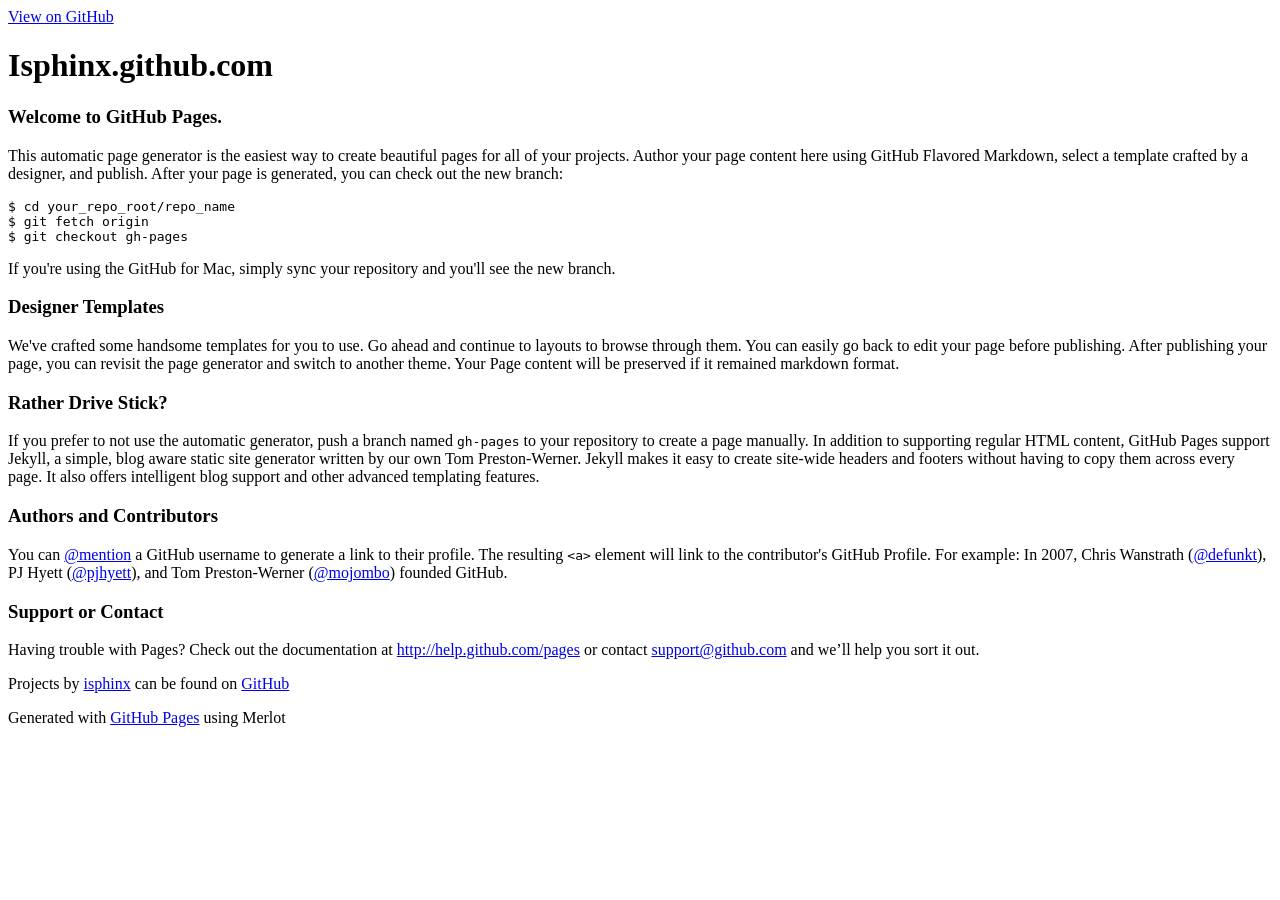
==== index.html @ 272f9fba "Replace master branch with page content via GitHub" ====
<!DOCTYPE html>
<html>
  <head>
    <meta charset='utf-8'>
    <meta http-equiv="X-UA-Compatible" content="chrome=1">
    <meta name="viewport" content="width=640">

    <link rel="stylesheet" href="stylesheets/core.css" media="screen">
    <link rel="stylesheet" href="stylesheets/mobile.css" media="handheld, only screen and (max-device-width:640px)">
    <link rel="stylesheet" href="stylesheets/pygment_trac.css">

    <script type="text/javascript" src="javascripts/modernizr.js"></script>
    <script type="text/javascript" src="https://ajax.googleapis.com/ajax/libs/jquery/1.7.1/jquery.min.js"></script>
    <script type="text/javascript" src="javascripts/headsmart.min.js"></script>
    <script type="text/javascript">
      $(document).ready(function () {
        $('#main_content').headsmart()
      })
    </script>
    <title>Isphinx.github.com by isphinx</title>
  </head>

  <body>
    <a id="forkme_banner" href="https://github.com/isphinx">View on GitHub</a>
    <div class="shell">

      <header>
        <span class="ribbon-outer">
          <span class="ribbon-inner">
            <h1>Isphinx.github.com</h1>
            <h2></h2>
          </span>
          <span class="left-tail"></span>
          <span class="right-tail"></span>
        </span>
      </header>

      <div id="no-downloads">
        <span class="inner">
        </span>
      </div>


      <span class="banner-fix"></span>


      <section id="main_content">
        <h3>
<a name="welcome-to-github-pages" class="anchor" href="#welcome-to-github-pages"><span class="octicon octicon-link"></span></a>Welcome to GitHub Pages.</h3>

<p>This automatic page generator is the easiest way to create beautiful pages for all of your projects. Author your page content here using GitHub Flavored Markdown, select a template crafted by a designer, and publish. After your page is generated, you can check out the new branch:</p>

<pre><code>$ cd your_repo_root/repo_name
$ git fetch origin
$ git checkout gh-pages
</code></pre>

<p>If you're using the GitHub for Mac, simply sync your repository and you'll see the new branch.</p>

<h3>
<a name="designer-templates" class="anchor" href="#designer-templates"><span class="octicon octicon-link"></span></a>Designer Templates</h3>

<p>We've crafted some handsome templates for you to use. Go ahead and continue to layouts to browse through them. You can easily go back to edit your page before publishing. After publishing your page, you can revisit the page generator and switch to another theme. Your Page content will be preserved if it remained markdown format.</p>

<h3>
<a name="rather-drive-stick" class="anchor" href="#rather-drive-stick"><span class="octicon octicon-link"></span></a>Rather Drive Stick?</h3>

<p>If you prefer to not use the automatic generator, push a branch named <code>gh-pages</code> to your repository to create a page manually. In addition to supporting regular HTML content, GitHub Pages support Jekyll, a simple, blog aware static site generator written by our own Tom Preston-Werner. Jekyll makes it easy to create site-wide headers and footers without having to copy them across every page. It also offers intelligent blog support and other advanced templating features.</p>

<h3>
<a name="authors-and-contributors" class="anchor" href="#authors-and-contributors"><span class="octicon octicon-link"></span></a>Authors and Contributors</h3>

<p>You can <a href="https://github.com/blog/821" class="user-mention">@mention</a> a GitHub username to generate a link to their profile. The resulting <code>&lt;a&gt;</code> element will link to the contributor's GitHub Profile. For example: In 2007, Chris Wanstrath (<a href="https://github.com/defunkt" class="user-mention">@defunkt</a>), PJ Hyett (<a href="https://github.com/pjhyett" class="user-mention">@pjhyett</a>), and Tom Preston-Werner (<a href="https://github.com/mojombo" class="user-mention">@mojombo</a>) founded GitHub.</p>

<h3>
<a name="support-or-contact" class="anchor" href="#support-or-contact"><span class="octicon octicon-link"></span></a>Support or Contact</h3>

<p>Having trouble with Pages? Check out the documentation at <a href="http://help.github.com/pages">http://help.github.com/pages</a> or contact <a href="mailto:support@github.com">support@github.com</a> and we’ll help you sort it out.</p>
      </section>

      <footer>
        <span class="ribbon-outer">
          <span class="ribbon-inner">
            <p>Projects by <a href="https://github.com/isphinx">isphinx</a> can be found on <a href="https://github.com/isphinx">GitHub</a></p>
          </span>
          <span class="left-tail"></span>
          <span class="right-tail"></span>
        </span>
        <p>Generated with <a href="http://pages.github.com">GitHub Pages</a> using Merlot</p>
        <span class="octocat"></span>
      </footer>

    </div>

    
  </body>
</html>
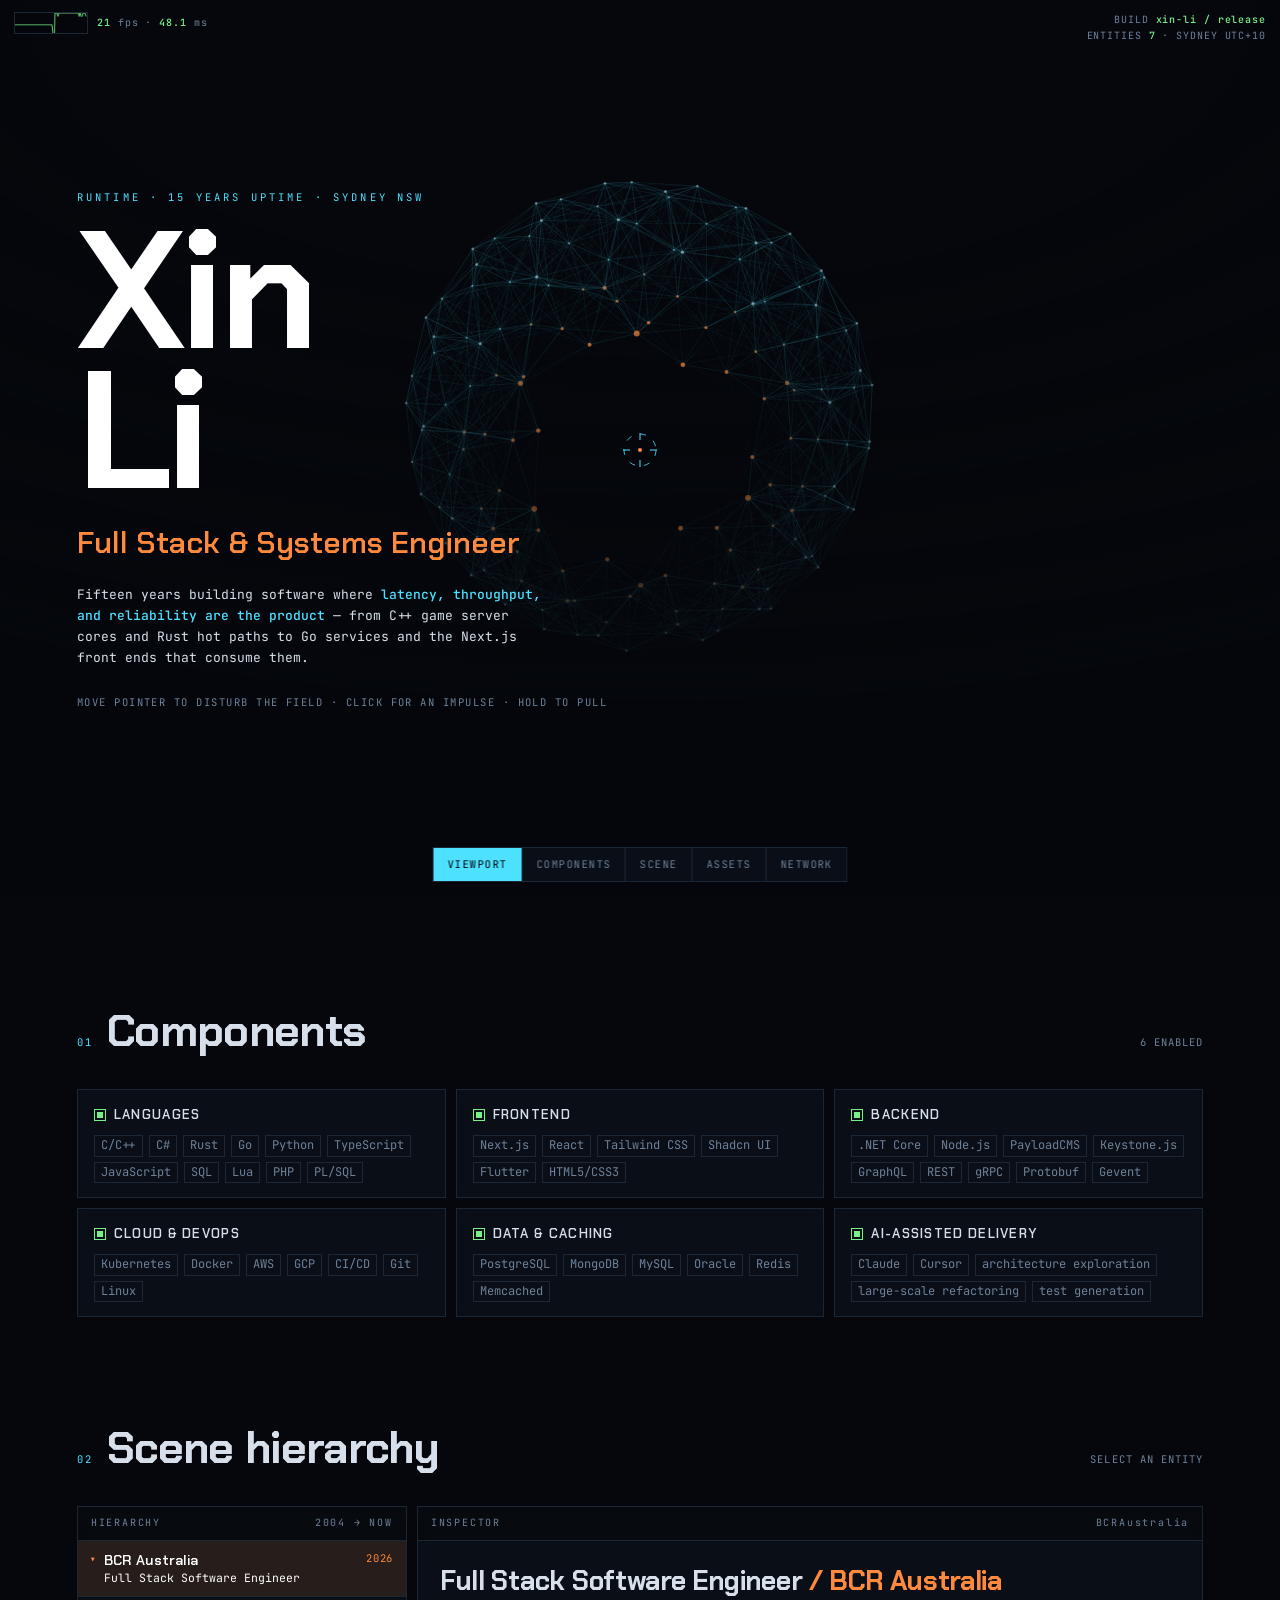
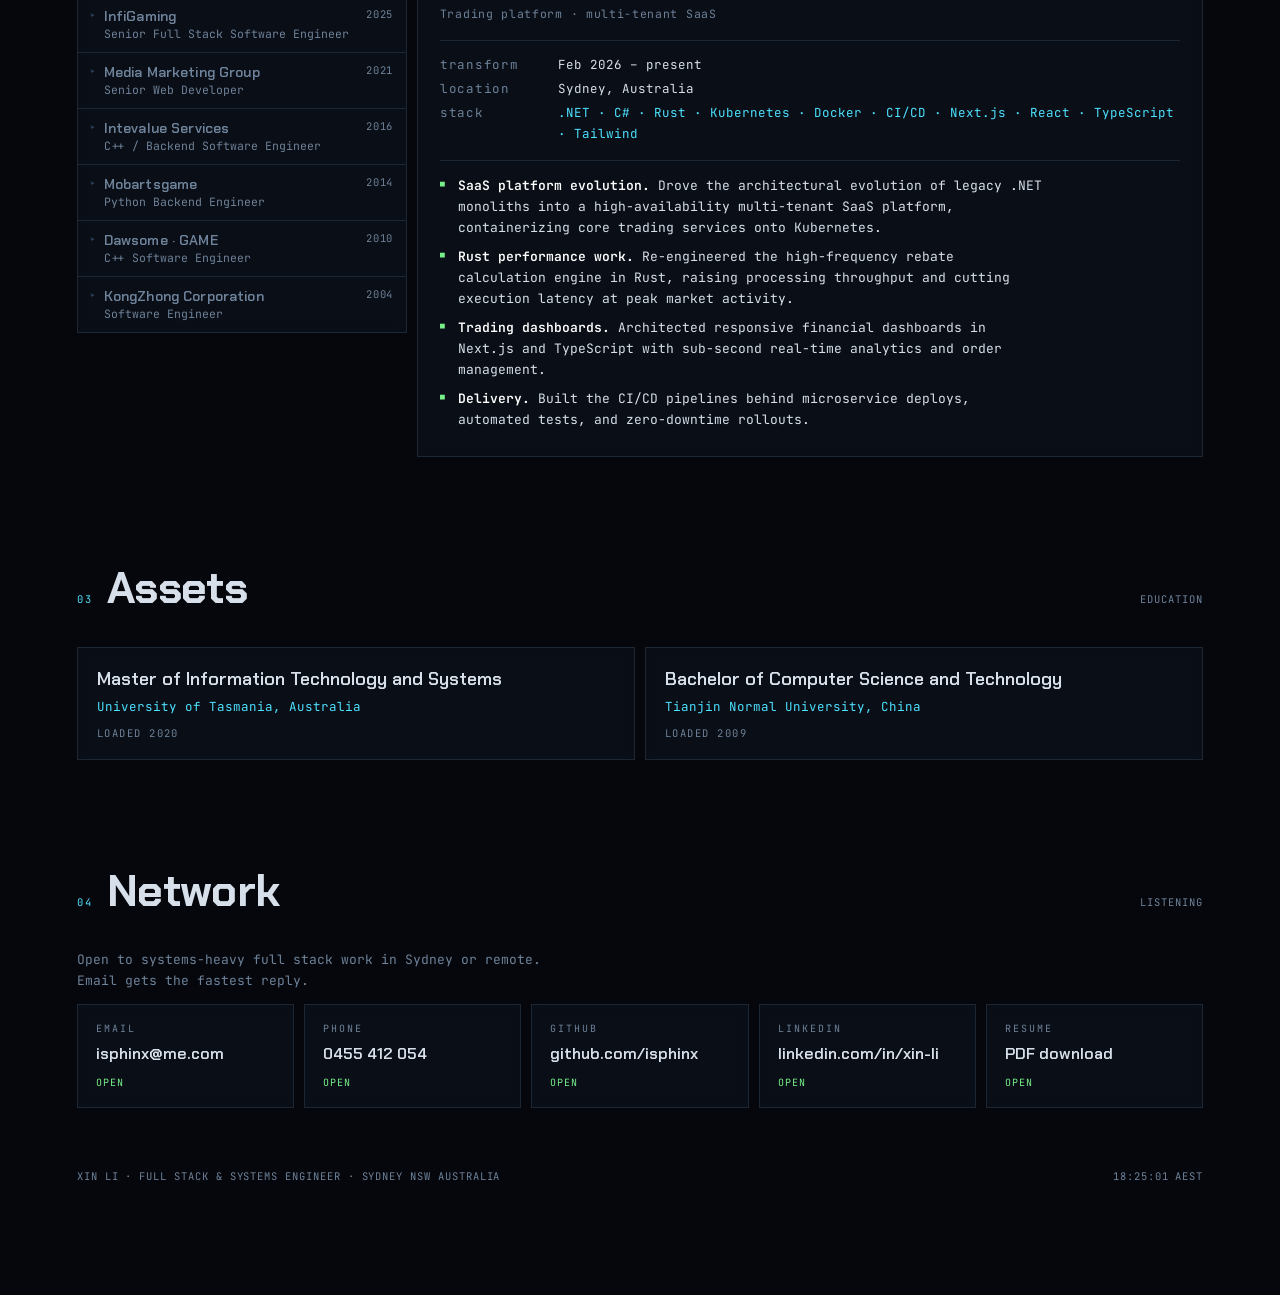
==== commit d35b5305: "Replace default Pages template with an engine-viewport homepage The site was still serving the 2013 " ====
--- a/index.html
+++ b/index.html
@@ -1,97 +1,732 @@
 <!DOCTYPE html>
-<html>
-  <head>
-    <meta charset='utf-8'>
-    <meta http-equiv="X-UA-Compatible" content="chrome=1">
-    <meta name="viewport" content="width=640">
-
-    <link rel="stylesheet" href="stylesheets/core.css" media="screen">
-    <link rel="stylesheet" href="stylesheets/mobile.css" media="handheld, only screen and (max-device-width:640px)">
-    <link rel="stylesheet" href="stylesheets/pygment_trac.css">
-
-    <script type="text/javascript" src="javascripts/modernizr.js"></script>
-    <script type="text/javascript" src="https://ajax.googleapis.com/ajax/libs/jquery/1.7.1/jquery.min.js"></script>
-    <script type="text/javascript" src="javascripts/headsmart.min.js"></script>
-    <script type="text/javascript">
-      $(document).ready(function () {
-        $('#main_content').headsmart()
-      })
-    </script>
-    <title>Isphinx.github.com by isphinx</title>
-  </head>
-
-  <body>
-    <a id="forkme_banner" href="https://github.com/isphinx">View on GitHub</a>
-    <div class="shell">
-
-      <header>
-        <span class="ribbon-outer">
-          <span class="ribbon-inner">
-            <h1>Isphinx.github.com</h1>
-            <h2></h2>
-          </span>
-          <span class="left-tail"></span>
-          <span class="right-tail"></span>
-        </span>
-      </header>
-
-      <div id="no-downloads">
-        <span class="inner">
-        </span>
-      </div>
-
-
-      <span class="banner-fix"></span>
-
-
-      <section id="main_content">
-        <h3>
-<a name="welcome-to-github-pages" class="anchor" href="#welcome-to-github-pages"><span class="octicon octicon-link"></span></a>Welcome to GitHub Pages.</h3>
-
-<p>This automatic page generator is the easiest way to create beautiful pages for all of your projects. Author your page content here using GitHub Flavored Markdown, select a template crafted by a designer, and publish. After your page is generated, you can check out the new branch:</p>
-
-<pre><code>$ cd your_repo_root/repo_name
-$ git fetch origin
-$ git checkout gh-pages
-</code></pre>
-
-<p>If you're using the GitHub for Mac, simply sync your repository and you'll see the new branch.</p>
-
-<h3>
-<a name="designer-templates" class="anchor" href="#designer-templates"><span class="octicon octicon-link"></span></a>Designer Templates</h3>
-
-<p>We've crafted some handsome templates for you to use. Go ahead and continue to layouts to browse through them. You can easily go back to edit your page before publishing. After publishing your page, you can revisit the page generator and switch to another theme. Your Page content will be preserved if it remained markdown format.</p>
-
-<h3>
-<a name="rather-drive-stick" class="anchor" href="#rather-drive-stick"><span class="octicon octicon-link"></span></a>Rather Drive Stick?</h3>
-
-<p>If you prefer to not use the automatic generator, push a branch named <code>gh-pages</code> to your repository to create a page manually. In addition to supporting regular HTML content, GitHub Pages support Jekyll, a simple, blog aware static site generator written by our own Tom Preston-Werner. Jekyll makes it easy to create site-wide headers and footers without having to copy them across every page. It also offers intelligent blog support and other advanced templating features.</p>
-
-<h3>
-<a name="authors-and-contributors" class="anchor" href="#authors-and-contributors"><span class="octicon octicon-link"></span></a>Authors and Contributors</h3>
-
-<p>You can <a href="https://github.com/blog/821" class="user-mention">@mention</a> a GitHub username to generate a link to their profile. The resulting <code>&lt;a&gt;</code> element will link to the contributor's GitHub Profile. For example: In 2007, Chris Wanstrath (<a href="https://github.com/defunkt" class="user-mention">@defunkt</a>), PJ Hyett (<a href="https://github.com/pjhyett" class="user-mention">@pjhyett</a>), and Tom Preston-Werner (<a href="https://github.com/mojombo" class="user-mention">@mojombo</a>) founded GitHub.</p>
-
-<h3>
-<a name="support-or-contact" class="anchor" href="#support-or-contact"><span class="octicon octicon-link"></span></a>Support or Contact</h3>
-
-<p>Having trouble with Pages? Check out the documentation at <a href="http://help.github.com/pages">http://help.github.com/pages</a> or contact <a href="mailto:support@github.com">support@github.com</a> and we’ll help you sort it out.</p>
-      </section>
-
-      <footer>
-        <span class="ribbon-outer">
-          <span class="ribbon-inner">
-            <p>Projects by <a href="https://github.com/isphinx">isphinx</a> can be found on <a href="https://github.com/isphinx">GitHub</a></p>
-          </span>
-          <span class="left-tail"></span>
-          <span class="right-tail"></span>
-        </span>
-        <p>Generated with <a href="http://pages.github.com">GitHub Pages</a> using Merlot</p>
-        <span class="octocat"></span>
-      </footer>
-
+<html lang="en">
+<head>
+<meta charset="UTF-8">
+<meta name="viewport" content="width=device-width, initial-scale=1">
+<title>Xin Li — Full Stack &amp; Systems Engineer, Sydney</title>
+<meta name="description" content="Xin Li, full stack and systems software engineer in Sydney. Fifteen years across Rust, C++, Go, .NET, and Next.js, building software where latency, throughput, and reliability are the product.">
+<link rel="canonical" href="https://isphinx.github.io/">
+<meta name="theme-color" content="#05070c">
+<meta property="og:type" content="profile">
+<meta property="og:url" content="https://isphinx.github.io/">
+<meta property="og:title" content="Xin Li — Full Stack &amp; Systems Engineer, Sydney">
+<meta property="og:description" content="Fifteen years building software where latency, throughput, and reliability are the product — Rust, C++, Go, .NET, and Next.js.">
+<meta name="twitter:card" content="summary">
+<link rel="icon" href="data:image/svg+xml,%3Csvg xmlns='http://www.w3.org/2000/svg' viewBox='0 0 32 32'%3E%3Crect width='32' height='32' fill='%2305070c'/%3E%3Ccircle cx='16' cy='16' r='10' fill='none' stroke='%234de1ff' stroke-width='1.5' stroke-dasharray='4 6'/%3E%3Ccircle cx='16' cy='16' r='2.5' fill='%23ff8a3d'/%3E%3C/svg%3E">
+<link rel="preconnect" href="https://fonts.googleapis.com">
+<link rel="preconnect" href="https://fonts.gstatic.com" crossorigin>
+<link href="https://fonts.googleapis.com/css2?family=Chakra+Petch:wght@500;600;700&family=JetBrains+Mono:wght@400;500;700&display=swap" rel="stylesheet">
+<style>
+:root{
+  --void:#05070c;
+  --panel:rgba(12,17,26,.78);
+  --panel-solid:#0b111a;
+  --edge:#1c2735;
+  --edge-lit:#2b3d52;
+  --fg:#d7e0ea;
+  --dim:#6e8299;
+  --wire:#4de1ff;   /* wireframe cyan */
+  --sel:#ff8a3d;    /* selection orange */
+  --giz:#78f08a;    /* gizmo green */
+  --warn:#ffd24a;
+}
+*{box-sizing:border-box}
+html{scroll-behavior:smooth}
+body{
+  margin:0;background:var(--void);color:var(--fg);
+  font-family:"JetBrains Mono",ui-monospace,Menlo,monospace;
+  font-size:13px;line-height:1.62;overflow-x:hidden;
+  -webkit-font-smoothing:antialiased;
+}
+h1,h2,h3,.disp{font-family:"Chakra Petch","JetBrains Mono",sans-serif}
+a{color:inherit;text-decoration:none}
+button{font-family:inherit}
+
+/* ---------- viewport bg ---------- */
+#field{position:fixed;inset:0;z-index:0}
+.grade{position:fixed;inset:0;z-index:1;pointer-events:none;
+  background:radial-gradient(120% 80% at 50% 0%,transparent 40%,rgba(5,7,12,.9) 100%)}
+
+/* ---------- reticle cursor ---------- */
+body.armed{cursor:none}
+#ret{position:fixed;z-index:9000;pointer-events:none;width:46px;height:46px;margin:-23px 0 0 -23px}
+#ret svg{display:block;width:100%;height:100%;transition:transform .3s}
+#ret .ring{animation:spin 7s linear infinite;transform-origin:50% 50%}
+#ret .core{transition:r .18s}
+@keyframes spin{to{transform:rotate(360deg)}}
+#ret.hot svg{transform:scale(1.3)}
+#ret-tag{
+  position:fixed;z-index:9001;pointer-events:none;font-size:10px;letter-spacing:.08em;
+  color:var(--giz);background:rgba(5,7,12,.85);border:1px solid rgba(120,240,138,.35);
+  padding:1px 5px;transform:translate(22px,16px);white-space:nowrap;opacity:0;transition:opacity .2s;
+}
+#ret-tag.on{opacity:1}
+.shock{position:fixed;z-index:8999;pointer-events:none;border:1px solid var(--wire);border-radius:50%;
+  width:10px;height:10px;margin:-5px 0 0 -5px}
+
+/* ---------- debug bbox ---------- */
+#bbox{position:fixed;z-index:8000;pointer-events:none;opacity:0;
+  transition:opacity .18s,transform .16s cubic-bezier(.2,.9,.2,1),width .16s,height .16s}
+#bbox.on{opacity:1}
+#bbox .cnr{position:absolute;width:9px;height:9px;border:1.5px solid var(--sel)}
+#bbox .tl{left:-1px;top:-1px;border-right:0;border-bottom:0}
+#bbox .tr{right:-1px;top:-1px;border-left:0;border-bottom:0}
+#bbox .bl{left:-1px;bottom:-1px;border-right:0;border-top:0}
+#bbox .br{right:-1px;bottom:-1px;border-left:0;border-top:0}
+#bbox .dim{position:absolute;left:0;top:-17px;font-size:9.5px;letter-spacing:.06em;color:var(--sel);white-space:nowrap}
+
+/* ---------- HUD ---------- */
+.hud{position:fixed;z-index:60;font-size:10px;letter-spacing:.09em;color:var(--dim);pointer-events:none}
+.hud b{color:var(--giz);font-weight:500}
+#hud-perf{left:14px;top:12px;display:flex;align-items:center;gap:9px}
+#fps{display:block;width:74px;height:22px;border:1px solid var(--edge);background:rgba(5,7,12,.6)}
+#hud-build{right:14px;top:12px;text-align:right}
+@media (max-width:760px){.hud{display:none}}
+
+/* ---------- nav ---------- */
+.nav{
+  position:fixed;z-index:70;left:50%;transform:translateX(-50%);bottom:18px;
+  display:flex;gap:1px;background:var(--edge);border:1px solid var(--edge);
+  backdrop-filter:blur(10px);
+}
+.nav a{
+  background:rgba(8,12,19,.86);padding:8px 14px;font-size:10.5px;letter-spacing:.14em;color:var(--dim);
+  transition:color .2s,background .2s;
+}
+.nav a:hover{color:var(--wire)}
+.nav a.on{color:var(--void);background:var(--wire)}
+body.armed .nav a{cursor:none}
+@media (max-width:560px){
+  .nav{left:8px;right:8px;bottom:8px;transform:none;overflow-x:auto;scrollbar-width:none}
+  .nav::-webkit-scrollbar{display:none}
+  .nav a{flex:0 0 auto;padding:8px 11px;letter-spacing:.1em}
+}
+
+/* ---------- hero ---------- */
+.hero{position:relative;z-index:10;min-height:100vh;display:flex;flex-direction:column;justify-content:center;
+  padding:0 clamp(20px,6vw,90px)}
+.tagline{font-size:10.5px;letter-spacing:.3em;color:var(--wire);margin:0 0 16px;
+  opacity:0;animation:fade .7s .2s forwards}
+@keyframes fade{to{opacity:1}}
+.hero h1{
+  margin:0;font-weight:700;font-size:clamp(58px,13vw,178px);line-height:.84;letter-spacing:-.03em;color:#fff;
+  position:relative;display:inline-block;
+}
+.hero h1 span{display:block;overflow:hidden}
+.hero h1 span i{display:block;font-style:normal;transform:translateY(110%);animation:rise 1s cubic-bezier(.16,1,.3,1) forwards}
+.hero h1 span:nth-child(2) i{animation-delay:.1s}
+@keyframes rise{to{transform:none}}
+.hero h1.glitch::before,.hero h1.glitch::after{
+  content:attr(data-t);position:absolute;inset:0;pointer-events:none;
+  font:inherit;letter-spacing:inherit;line-height:.84;white-space:pre;
+}
+.hero h1.glitch::before{color:var(--wire);transform:translate(-3px,1px);opacity:.75;mix-blend-mode:screen}
+.hero h1.glitch::after{color:var(--sel);transform:translate(3px,-1px);opacity:.75;mix-blend-mode:screen}
+.hero .role{
+  font-family:"Chakra Petch",sans-serif;font-size:clamp(17px,2.6vw,30px);font-weight:600;
+  color:var(--sel);margin:18px 0 0;opacity:0;animation:fade .8s .55s forwards;
+}
+.hero .blurb{max-width:58ch;margin:16px 0 0;color:var(--fg);opacity:0;animation:fade .8s .75s forwards}
+.hero .blurb b{color:var(--wire);font-weight:500}
+.hero .hint{margin:26px 0 0;font-size:10.5px;letter-spacing:.14em;color:var(--dim);opacity:0;animation:fade .8s 1.1s forwards}
+
+/* ---------- sections ---------- */
+main{position:relative;z-index:10}
+section{padding:96px clamp(20px,6vw,90px) 0;scroll-margin-top:20px;max-width:1360px;margin:0 auto}
+.shead{display:flex;align-items:baseline;gap:14px;margin-bottom:22px}
+.shead .n{font-size:10.5px;letter-spacing:.2em;color:var(--wire)}
+.shead h2{margin:0;font-size:clamp(24px,3.6vw,44px);font-weight:700;letter-spacing:-.015em}
+.shead .meta{margin-left:auto;font-size:10.5px;letter-spacing:.1em;color:var(--dim)}
+
+/* components grid */
+.comps{display:grid;gap:10px}
+@media (min-width:780px){.comps{grid-template-columns:repeat(3,1fr)}}
+.comp{
+  background:var(--panel);border:1px solid var(--edge);padding:14px 16px;
+  backdrop-filter:blur(6px);transition:border-color .22s,transform .22s,background .22s;
+}
+.comp:hover{border-color:var(--wire);transform:translateY(-3px)}
+.comp .top{display:flex;align-items:center;gap:8px;margin-bottom:10px}
+.comp .cb{width:12px;height:12px;border:1px solid var(--giz);position:relative;flex:0 0 auto}
+.comp .cb::after{content:"";position:absolute;inset:2px;background:var(--giz);
+  transform:scale(0);transition:transform .3s cubic-bezier(.2,1.6,.4,1)}
+.comp.seen .cb::after{transform:scale(1)}
+.comp h3{margin:0;font-size:13px;letter-spacing:.1em;font-weight:600;color:var(--fg)}
+.comp ul{list-style:none;margin:0;padding:0;display:flex;flex-wrap:wrap;gap:5px 6px}
+.comp li{font-size:12px;color:var(--dim);border:1px solid var(--edge);padding:0 6px;
+  transition:color .16s,border-color .16s}
+.comp li:hover{color:var(--wire);border-color:var(--edge-lit)}
+
+/* scene hierarchy + inspector */
+.scene{display:grid;gap:10px;align-items:start}
+@media (min-width:920px){.scene{grid-template-columns:330px 1fr}}
+.hier{background:var(--panel);border:1px solid var(--edge);backdrop-filter:blur(6px)}
+.hier .cap,.insp .cap{
+  padding:8px 13px;border-bottom:1px solid var(--edge);font-size:10px;letter-spacing:.18em;color:var(--dim);
+  background:rgba(0,0,0,.28);display:flex;justify-content:space-between;
+}
+.ent{
+  display:block;width:100%;text-align:left;background:0;border:0;border-bottom:1px solid var(--edge);
+  padding:10px 13px 10px 26px;color:var(--dim);position:relative;font-size:12.5px;
+  transition:background .18s,color .18s;
+}
+.ent:last-child{border-bottom:0}
+.ent::before{content:"▸";position:absolute;left:11px;color:var(--edge-lit);transition:color .18s,transform .18s}
+.ent:hover{background:rgba(77,225,255,.07);color:var(--fg)}
+.ent.on{background:rgba(255,138,61,.12);color:#fff}
+.ent.on::before{content:"▾";color:var(--sel)}
+.ent .yr{float:right;font-size:10.5px;color:var(--dim);letter-spacing:.06em}
+.ent.on .yr{color:var(--sel)}
+.ent .nm{font-family:"Chakra Petch",sans-serif;font-weight:600;font-size:14px;letter-spacing:.01em}
+body.armed .ent{cursor:none}
+
+.insp{background:var(--panel);border:1px solid var(--edge);backdrop-filter:blur(6px);min-height:420px}
+.insp .pad{padding:18px 22px}
+.insp h3{margin:0;font-size:clamp(19px,2.4vw,27px);font-weight:700;letter-spacing:-.01em}
+.insp .co{color:var(--sel)}
+.insp .loc{font-size:11.5px;color:var(--dim);letter-spacing:.06em;margin-top:3px}
+.prop{display:grid;grid-template-columns:104px 1fr;gap:4px 14px;margin-top:16px;
+  border-top:1px solid var(--edge);padding-top:14px;font-size:12.5px}
+.prop dt{color:var(--dim);letter-spacing:.06em}
+.prop dd{margin:0;color:var(--fg)}
+.prop dd.wire{color:var(--wire)}
+.insp ul{list-style:none;margin:16px 0 0;padding:0;border-top:1px solid var(--edge);padding-top:14px}
+.insp li{position:relative;padding-left:18px;margin-bottom:8px;max-width:76ch}
+.insp li::before{content:"■";position:absolute;left:0;font-size:8px;top:.35em;color:var(--giz)}
+.insp li b{color:#fff;font-weight:600}
+.fade-in{animation:swap .34s cubic-bezier(.2,.9,.2,1)}
+@keyframes swap{from{opacity:0;transform:translateX(10px)}to{opacity:1;transform:none}}
+
+/* assets + network */
+.assets{display:grid;gap:10px}
+@media (min-width:780px){.assets{grid-template-columns:1fr 1fr}}
+.asset{background:var(--panel);border:1px solid var(--edge);padding:17px 19px;backdrop-filter:blur(6px);
+  transition:border-color .2s}
+.asset:hover{border-color:var(--giz)}
+.asset .d{font-family:"Chakra Petch",sans-serif;font-size:18px;font-weight:600}
+.asset .s{color:var(--wire);font-size:12.5px;margin-top:3px}
+.asset .y{color:var(--dim);font-size:10.5px;letter-spacing:.14em;margin-top:8px}
+.net{display:grid;gap:10px;margin-top:4px}
+@media (min-width:640px){.net{grid-template-columns:repeat(auto-fit,minmax(200px,1fr))}}
+.sock{
+  background:var(--panel);border:1px solid var(--edge);padding:16px 18px;backdrop-filter:blur(6px);
+  display:flex;flex-direction:column;gap:3px;transition:background .2s,border-color .2s,transform .2s;
+}
+.sock:hover{border-color:var(--wire);background:rgba(77,225,255,.1);transform:translateY(-3px)}
+.sock .k{font-size:10px;letter-spacing:.2em;color:var(--dim)}
+.sock .v{font-family:"Chakra Petch",sans-serif;font-size:16px;font-weight:600;overflow-wrap:anywhere}
+.sock .st{font-size:10px;letter-spacing:.1em;color:var(--giz);margin-top:5px}
+footer{max-width:1360px;margin:0 auto;padding:60px clamp(20px,6vw,90px) 110px;
+  display:flex;justify-content:space-between;gap:18px;flex-wrap:wrap;
+  font-size:10.5px;letter-spacing:.09em;color:var(--dim)}
+
+.rv{opacity:0;transform:translateY(18px)}
+.rv.seen{opacity:1;transform:none;transition:opacity .6s,transform .7s cubic-bezier(.2,.9,.2,1)}
+
+@media (prefers-reduced-motion:reduce){
+  *{animation-duration:.01ms!important;animation-delay:0s!important;transition:none!important}
+  .rv{opacity:1;transform:none}
+  .hero h1 span i{transform:none}
+  #field{display:none}
+}
+</style>
+</head>
+<body>
+
+<canvas id="field"></canvas>
+<div class="grade"></div>
+
+<div id="ret">
+  <svg viewBox="0 0 46 46" fill="none">
+    <g class="ring" stroke="#4de1ff" stroke-width="1" opacity=".8">
+      <circle cx="23" cy="23" r="16" stroke-dasharray="6 9"/>
+    </g>
+    <path d="M23 6v7M23 33v7M6 23h7M33 23h7" stroke="#4de1ff" stroke-width="1"/>
+    <circle class="core" cx="23" cy="23" r="2" fill="#ff8a3d"/>
+  </svg>
+</div>
+<div id="ret-tag">—</div>
+<div id="bbox"><i class="cnr tl"></i><i class="cnr tr"></i><i class="cnr bl"></i><i class="cnr br"></i><span class="dim"></span></div>
+
+<div class="hud" id="hud-perf">
+  <canvas id="fps"></canvas>
+  <span><b id="fpsN">60</b> fps · <b id="msN">16.6</b> ms</span>
+</div>
+<div class="hud" id="hud-build">
+  <div>BUILD <b>xin-li / release</b></div>
+  <div>ENTITIES <b id="entN">7</b> · SYDNEY UTC+10</div>
+</div>
+
+<nav class="nav">
+  <a href="#top" class="on">VIEWPORT</a>
+  <a href="#components">COMPONENTS</a>
+  <a href="#scene">SCENE</a>
+  <a href="#assets">ASSETS</a>
+  <a href="#network">NETWORK</a>
+</nav>
+
+<header class="hero" id="top">
+  <p class="tagline">RUNTIME · 15 YEARS UPTIME · SYDNEY NSW</p>
+  <h1 id="bigname" data-t="Xin&#10;Li"><span><i>Xin</i></span><span><i>Li</i></span></h1>
+  <p class="role">Full Stack &amp; Systems Engineer</p>
+  <p class="blurb">Fifteen years building software where <b>latency, throughput, and reliability are the product</b> — from C++ game server cores and Rust hot paths to Go services and the Next.js front ends that consume them.</p>
+  <p class="hint">MOVE POINTER TO DISTURB THE FIELD · CLICK FOR AN IMPULSE · HOLD TO PULL</p>
+</header>
+
+<main>
+  <section id="components">
+    <div class="shead"><span class="n">01</span><h2>Components</h2><span class="meta">6 ENABLED</span></div>
+    <div class="comps">
+      <div class="comp rv" data-entity="LanguageComponent">
+        <div class="top"><span class="cb"></span><h3>LANGUAGES</h3></div>
+        <ul data-items="C/C++, C#, Rust, Go, Python, TypeScript, JavaScript, SQL, Lua, PHP, PL/SQL"></ul>
+      </div>
+      <div class="comp rv" data-entity="FrontendComponent">
+        <div class="top"><span class="cb"></span><h3>FRONTEND</h3></div>
+        <ul data-items="Next.js, React, Tailwind CSS, Shadcn UI, Flutter, HTML5/CSS3"></ul>
+      </div>
+      <div class="comp rv" data-entity="BackendComponent">
+        <div class="top"><span class="cb"></span><h3>BACKEND</h3></div>
+        <ul data-items=".NET Core, Node.js, PayloadCMS, Keystone.js, GraphQL, REST, gRPC, Protobuf, Gevent"></ul>
+      </div>
+      <div class="comp rv" data-entity="CloudComponent">
+        <div class="top"><span class="cb"></span><h3>CLOUD &amp; DEVOPS</h3></div>
+        <ul data-items="Kubernetes, Docker, AWS, GCP, CI/CD, Git, Linux"></ul>
+      </div>
+      <div class="comp rv" data-entity="DataComponent">
+        <div class="top"><span class="cb"></span><h3>DATA &amp; CACHING</h3></div>
+        <ul data-items="PostgreSQL, MongoDB, MySQL, Oracle, Redis, Memcached"></ul>
+      </div>
+      <div class="comp rv" data-entity="AIComponent">
+        <div class="top"><span class="cb"></span><h3>AI-ASSISTED DELIVERY</h3></div>
+        <ul data-items="Claude, Cursor, architecture exploration, large-scale refactoring, test generation"></ul>
+      </div>
     </div>
-
-    
-  </body>
+  </section>
+
+  <section id="scene">
+    <div class="shead"><span class="n">02</span><h2>Scene hierarchy</h2><span class="meta">SELECT AN ENTITY</span></div>
+    <div class="scene">
+      <div class="hier rv">
+        <div class="cap"><span>HIERARCHY</span><span>2004 → NOW</span></div>
+        <div id="entList"></div>
+      </div>
+      <div class="insp rv" data-entity="Inspector">
+        <div class="cap"><span>INSPECTOR</span><span id="inspTag">—</span></div>
+        <div class="pad" id="inspBody"></div>
+      </div>
+    </div>
+  </section>
+
+  <section id="assets">
+    <div class="shead"><span class="n">03</span><h2>Assets</h2><span class="meta">EDUCATION</span></div>
+    <div class="assets">
+      <div class="asset rv" data-entity="Masters">
+        <div class="d">Master of Information Technology and Systems</div>
+        <div class="s">University of Tasmania, Australia</div>
+        <div class="y">LOADED 2020</div>
+      </div>
+      <div class="asset rv" data-entity="Bachelors">
+        <div class="d">Bachelor of Computer Science and Technology</div>
+        <div class="s">Tianjin Normal University, China</div>
+        <div class="y">LOADED 2009</div>
+      </div>
+    </div>
+  </section>
+
+  <section id="network">
+    <div class="shead"><span class="n">04</span><h2>Network</h2><span class="meta">LISTENING</span></div>
+    <p class="rv" style="max-width:60ch;color:var(--dim);margin-top:0">Open to systems-heavy full stack work in Sydney or remote. Email gets the fastest reply.</p>
+    <div class="net">
+      <a class="sock rv" href="mailto:isphinx@me.com"><span class="k">EMAIL</span><span class="v">isphinx@me.com</span><span class="st">OPEN</span></a>
+      <a class="sock rv" href="tel:+61455412054"><span class="k">PHONE</span><span class="v">0455 412 054</span><span class="st">OPEN</span></a>
+      <a class="sock rv" href="https://github.com/isphinx"><span class="k">GITHUB</span><span class="v">github.com/isphinx</span><span class="st">OPEN</span></a>
+      <a class="sock rv" href="https://linkedin.com/in/xin-li-a99321108"><span class="k">LINKEDIN</span><span class="v">linkedin.com/in/xin-li</span><span class="st">OPEN</span></a>
+      <a class="sock rv" href="resume/resume.pdf"><span class="k">RESUME</span><span class="v">PDF download</span><span class="st">OPEN</span></a>
+    </div>
+  </section>
+
+  <footer>
+    <span>XIN LI · FULL STACK &amp; SYSTEMS ENGINEER · SYDNEY NSW AUSTRALIA</span>
+    <span id="clock">--:--:--</span>
+  </footer>
+</main>
+
+<script>
+(function(){
+const reduce = matchMedia('(prefers-reduced-motion: reduce)').matches;
+const fine = matchMedia('(hover: hover) and (pointer: fine)').matches;
+const dpr = Math.min(devicePixelRatio || 1, 2);
+
+/* ================= data ================= */
+const ENTITIES = [
+  {
+    id:'BCRAustralia', name:'BCR Australia', role:'Full Stack Software Engineer',
+    years:'2026', span:'Feb 2026 – present', loc:'Sydney, Australia',
+    domain:'Trading platform · multi-tenant SaaS',
+    stack:'.NET · C# · Rust · Kubernetes · Docker · CI/CD · Next.js · React · TypeScript · Tailwind',
+    items:[
+      ['SaaS platform evolution.','Drove the architectural evolution of legacy .NET monoliths into a high-availability multi-tenant SaaS platform, containerizing core trading services onto Kubernetes.'],
+      ['Rust performance work.','Re-engineered the high-frequency rebate calculation engine in Rust, raising processing throughput and cutting execution latency at peak market activity.'],
+      ['Trading dashboards.','Architected responsive financial dashboards in Next.js and TypeScript with sub-second real-time analytics and order management.'],
+      ['Delivery.','Built the CI/CD pipelines behind microservice deploys, automated tests, and zero-downtime rollouts.']
+    ]
+  },
+  {
+    id:'InfiGaming', name:'InfiGaming', role:'Senior Full Stack Software Engineer',
+    years:'2025', span:'Apr 2025 – Feb 2026', loc:'Hobart / remote, Australia',
+    domain:'High-concurrency iGaming SaaS',
+    stack:'Go · Kubernetes · gRPC · PSP APIs · Next.js · React · TypeScript · Tailwind',
+    items:[
+      ['Go microservices.','Architected scalable low-latency services for a high-concurrency SaaS platform serving global enterprise clients.'],
+      ['Wallet infrastructure.','Built secure multi-tenant portals and core wallet services with real-time balances, multi-currency support, and transaction auditing.'],
+      ['Payment aggregation.','Integrated global PSP APIs for deposits and withdrawals with idempotent processing and security validation.'],
+      ['Frontends.','Shipped modular management portals and consumer-facing interfaces on Next.js.']
+    ]
+  },
+  {
+    id:'MediaMarketingGroup', name:'Media Marketing Group', role:'Senior Web Developer',
+    years:'2021', span:'Mar 2021 – Apr 2025', loc:'Sydney, Australia',
+    domain:'Headless commerce &amp; mobile',
+    stack:'PayloadCMS · Keystone.js · GraphQL · TypeScript · Next.js · Flutter · PostgreSQL · AWS',
+    items:[
+      ['Headless commerce.','Engineered e-commerce backends on PayloadCMS, Keystone.js, GraphQL, PostgreSQL, and MongoDB, integrating logistics and POS APIs (SwiftPOS, Retail Express, Shippit, Sherpa).'],
+      ['Web and mobile.','Shipped responsive web apps in Next.js alongside cross-platform mobile apps in Flutter.'],
+      ['Cloud.','Ran containerized deployments on AWS ECS, EC2, and Lambda with optimized asset delivery.']
+    ]
+  },
+  {
+    id:'IntevalueServices', name:'Intevalue Services', role:'C++ / Backend Software Engineer',
+    years:'2016', span:'Mar 2016 – Mar 2017', loc:'Manila, Philippines',
+    domain:'Real-time gaming server engines',
+    stack:'C++ · Boost · Go · Oracle PL/SQL · Protobuf',
+    items:[
+      ['','Maintained core server engines for high-traffic online gaming platforms, tuning socket connections and data pipelines.'],
+      ['','Implemented backend APIs in C++/Boost and Go over Oracle PL/SQL for real-time game logic and high-throughput persistence.'],
+      ['','Designed unified binary network protocols with Protobuf.']
+    ]
+  },
+  {
+    id:'Mobartsgame', name:'Mobartsgame', role:'Python Backend Engineer',
+    years:'2014', span:'Jul 2014 – Mar 2016', loc:'Beijing, China',
+    domain:'Mobile game server infrastructure',
+    stack:'Python · Gevent · Redis · MySQL',
+    items:[
+      ['','Optimized server infrastructure with Python and Gevent coroutines for high-concurrency non-blocking network I/O.'],
+      ['','Layered Redis over MySQL as an in-memory cache, sharply improving player data retrieval.']
+    ]
+  },
+  {
+    id:'Dawsome', name:'Dawsome · GAME', role:'C++ Software Engineer',
+    years:'2010', span:'Jan 2010 – Jul 2014', loc:'Beijing, China',
+    domain:'Distributed RPG server frameworks',
+    stack:'C++ · Boost.Asio · Lua',
+    items:[
+      ['','Designed distributed RPG server frameworks on C++ and Boost.Asio, routing low-latency packets across server clusters.'],
+      ['','Embedded Lua scripting engines in C++ cores for dynamic feature updates.']
+    ]
+  },
+  {
+    id:'KongZhong', name:'KongZhong Corporation', role:'Software Engineer',
+    years:'2004', span:'Dec 2004 – Nov 2007', loc:'Beijing, China',
+    domain:'MMORPG engines &amp; native mobile games',
+    stack:'C++ · IOCP · Symbian · WinCE · C#',
+    items:[
+      ['','Built and maintained MMORPG server engines on Windows using C++ and I/O Completion Ports.'],
+      ['','Wrote native mobile action games for Symbian (C++) and WinCE (C#, DirectDraw).']
+    ]
+  }
+];
+
+/* ================= particle field ================= */
+let mx = innerWidth/2, my = innerHeight/2, holding = false;
+if (!reduce){
+  const cv = document.getElementById('field'), g = cv.getContext('2d');
+  let W=0,H=0,N=0;
+  const P = [];
+  const COUNT = innerWidth < 760 ? 70 : 150;
+  const LINK = innerWidth < 760 ? 92 : 118;
+
+  function build(){
+    P.length = 0;
+    for (let i=0;i<COUNT;i++){
+      /* fibonacci sphere → gives an even shell, reads as a wireframe volume */
+      const k = i + .5;
+      const phi = Math.acos(1 - 2*k/COUNT);
+      const theta = Math.PI * (1 + Math.sqrt(5)) * k;
+      P.push({
+        bx: Math.cos(theta)*Math.sin(phi),
+        by: Math.sin(theta)*Math.sin(phi),
+        bz: Math.cos(phi),
+        ox:0, oy:0, vx:0, vy:0, sx:0, sy:0, sc:1
+      });
+    }
+  }
+  function size(){
+    W = cv.width = innerWidth*dpr; H = cv.height = innerHeight*dpr;
+    cv.style.width = innerWidth+'px'; cv.style.height = innerHeight+'px';
+  }
+  build(); size();
+  addEventListener('resize', ()=>{ size(); });
+
+  addEventListener('mousemove', e=>{ mx = e.clientX; my = e.clientY; }, {passive:true});
+  addEventListener('mousedown', ()=>{ holding = true; });
+  addEventListener('mouseup',   ()=>{ holding = false; });
+
+  const waves = [];
+  addEventListener('click', e=>{
+    waves.push({x:e.clientX*dpr, y:e.clientY*dpr, r:0, a:1});
+    if (waves.length > 5) waves.shift();
+    if (fine){
+      const s = document.createElement('div');
+      s.className = 'shock';
+      s.style.left = e.clientX+'px'; s.style.top = e.clientY+'px';
+      document.body.appendChild(s);
+      s.animate([{transform:'scale(1)',opacity:.9},{transform:'scale(24)',opacity:0}],
+                {duration:760,easing:'cubic-bezier(.2,.9,.2,1)'}).onfinish = ()=>s.remove();
+    }
+  });
+
+  let rot = 0, scroll = 0;
+  addEventListener('scroll', ()=>{ scroll = scrollY; }, {passive:true});
+
+  (function frame(){
+    rot += 0.0022;
+    const cxp = W*0.5, cyp = H*0.46 - scroll*0.22*dpr;
+    const R = Math.min(W,H)*0.33;
+    const cosR = Math.cos(rot), sinR = Math.sin(rot);
+    const tiltC = Math.cos(.42), tiltS = Math.sin(.42);
+    const mX = mx*dpr, mY = my*dpr;
+
+    g.clearRect(0,0,W,H);
+
+    for (const p of P){
+      /* rotate Y then tilt X */
+      let x = p.bx*cosR + p.bz*sinR;
+      let z = -p.bx*sinR + p.bz*cosR;
+      let y = p.by*tiltC - z*tiltS;
+      z = p.by*tiltS + z*tiltC;
+      const persp = 1.9/(2.6 - z);
+      let px = cxp + x*R*persp;
+      let py = cyp + y*R*persp;
+
+      /* mouse force field */
+      const dx = px + p.ox - mX, dy = py + p.oy - mY;
+      const d2 = dx*dx + dy*dy;
+      const rad = 190*dpr;
+      if (d2 < rad*rad){
+        const d = Math.sqrt(d2) || 1;
+        const f = (1 - d/rad) * (holding ? -1.9 : 1.5) * dpr;
+        p.vx += (dx/d)*f; p.vy += (dy/d)*f;
+      }
+      for (const w of waves){
+        const wdx = px - w.x, wdy = py - w.y;
+        const wd = Math.hypot(wdx,wdy) || 1;
+        const band = Math.abs(wd - w.r);
+        if (band < 44*dpr){
+          const f = (1 - band/(44*dpr)) * w.a * 3.4 * dpr;
+          p.vx += (wdx/wd)*f; p.vy += (wdy/wd)*f;
+        }
+      }
+      p.vx *= .90; p.vy *= .90;
+      p.ox = (p.ox + p.vx) * .93;
+      p.oy = (p.oy + p.vy) * .93;
+
+      p.sx = px + p.ox; p.sy = py + p.oy; p.sc = persp;
+    }
+
+    /* links */
+    g.lineWidth = 1*dpr;
+    for (let i=0;i<P.length;i++){
+      for (let j=i+1;j<P.length;j++){
+        const a = P[i], b = P[j];
+        const dx = a.sx-b.sx, dy = a.sy-b.sy;
+        const d2 = dx*dx+dy*dy;
+        const lim = LINK*dpr;
+        if (d2 < lim*lim){
+          const d = Math.sqrt(d2);
+          const al = (1 - d/lim) * 0.24 * Math.min(1,(a.sc+b.sc)/2.2);
+          g.strokeStyle = `rgba(77,225,255,${al.toFixed(3)})`;
+          g.beginPath(); g.moveTo(a.sx,a.sy); g.lineTo(b.sx,b.sy); g.stroke();
+        }
+      }
+    }
+    /* nodes */
+    for (const p of P){
+      const r = 1.5*p.sc*dpr;
+      const speed = Math.min(1, Math.hypot(p.vx,p.vy)/8);
+      g.fillStyle = speed > .08
+        ? `rgba(255,138,61,${(.45+speed*.5).toFixed(3)})`
+        : `rgba(215,228,240,${(.20+p.sc*.24).toFixed(3)})`;
+      g.beginPath(); g.arc(p.sx,p.sy,r + speed*2*dpr,0,7); g.fill();
+    }
+    /* wave rings */
+    for (let i=waves.length-1;i>=0;i--){
+      const w = waves[i];
+      w.r += 13*dpr; w.a *= .965;
+      if (w.a < .03){ waves.splice(i,1); continue; }
+      g.strokeStyle = `rgba(77,225,255,${(w.a*.22).toFixed(3)})`;
+      g.lineWidth = 1*dpr;
+      g.beginPath(); g.arc(w.x,w.y,w.r,0,7); g.stroke();
+    }
+
+    N++;
+    requestAnimationFrame(frame);
+  })();
+}
+
+/* ================= reticle + debug bbox ================= */
+if (fine){
+  document.body.classList.add('armed');
+  const ret = document.getElementById('ret');
+  const tag = document.getElementById('ret-tag');
+  const box = document.getElementById('bbox');
+  const dim = box.querySelector('.dim');
+  let rx = mx, ry = my, target = null;
+
+  addEventListener('mousemove', e=>{
+    mx = e.clientX; my = e.clientY;
+    tag.style.transform = `translate(${mx+22}px,${my+16}px)`;
+    const hot = e.target.closest('[data-entity],a,button');
+    ret.classList.toggle('hot', !!hot);
+    if (hot !== target){
+      target = hot;
+      if (hot){
+        const r = hot.getBoundingClientRect();
+        box.style.transform = `translate(${r.left-1}px,${r.top-1}px)`;
+        box.style.width = (r.width+2)+'px';
+        box.style.height = (r.height+2)+'px';
+        dim.textContent = `${hot.dataset.entity || hot.tagName.toLowerCase()} · ${Math.round(r.width)}×${Math.round(r.height)}`;
+        box.classList.add('on');
+        tag.textContent = hot.dataset.entity || (hot.tagName === 'A' ? 'link' : 'action');
+        tag.classList.add('on');
+      } else {
+        box.classList.remove('on');
+        tag.classList.remove('on');
+      }
+    }
+  }, {passive:true});
+
+  (function loop(){
+    rx += (mx-rx)*.24; ry += (my-ry)*.24;
+    ret.style.transform = `translate(${rx}px,${ry}px)`;
+    requestAnimationFrame(loop);
+  })();
+}
+
+/* ================= name glitch on hover ================= */
+(function(){
+  const h = document.getElementById('bigname');
+  let id = null;
+  h.addEventListener('mouseenter', ()=>{
+    if (reduce) return;
+    h.classList.add('glitch');
+    clearTimeout(id);
+  });
+  h.addEventListener('mouseleave', ()=>{
+    id = setTimeout(()=>h.classList.remove('glitch'), 160);
+  });
+})();
+
+/* ================= fps graph ================= */
+(function(){
+  const cv = document.getElementById('fps');
+  if (!cv) return;
+  const g = cv.getContext('2d');
+  const w = 74, h = 22;
+  cv.width = w*dpr; cv.height = h*dpr;
+  const hist = new Array(w).fill(16.6);
+  const fpsN = document.getElementById('fpsN'), msN = document.getElementById('msN');
+  let last = performance.now(), acc = 0, frames = 0;
+  (function tick(now){
+    const dt = now - last; last = now;
+    hist.push(dt); hist.shift();
+    acc += dt; frames++;
+    if (acc > 400){
+      fpsN.textContent = Math.round(1000/(acc/frames));
+      msN.textContent = (acc/frames).toFixed(1);
+      acc = 0; frames = 0;
+      g.clearRect(0,0,cv.width,cv.height);
+      g.strokeStyle = 'rgba(120,240,138,.85)'; g.lineWidth = 1*dpr;
+      g.beginPath();
+      for (let i=0;i<w;i++){
+        const y = h - Math.min(h, (hist[i]/40)*h);
+        i ? g.lineTo(i*dpr, y*dpr) : g.moveTo(i*dpr, y*dpr);
+      }
+      g.stroke();
+    }
+    requestAnimationFrame(tick);
+  })(performance.now());
+})();
+
+/* ================= components ================= */
+document.querySelectorAll('[data-items]').forEach(el=>{
+  el.innerHTML = el.dataset.items.split(', ').map(s=>`<li>${s}</li>`).join('');
+});
+
+/* ================= hierarchy + inspector ================= */
+const list = document.getElementById('entList');
+const inspBody = document.getElementById('inspBody');
+const inspTag = document.getElementById('inspTag');
+document.getElementById('entN').textContent = ENTITIES.length;
+
+ENTITIES.forEach((e,i)=>{
+  const b = document.createElement('button');
+  b.className = 'ent' + (i === 0 ? ' on' : '');
+  b.dataset.entity = e.id;
+  b.innerHTML = `<span class="yr">${e.years}</span><span class="nm">${e.name}</span><br><span style="font-size:11.5px">${e.role}</span>`;
+  b.addEventListener('click', ()=>select(i));
+  b.addEventListener('mouseenter', ()=>{ if (fine) select(i); });
+  list.appendChild(b);
+});
+
+function select(i){
+  const e = ENTITIES[i];
+  [...list.children].forEach((c,k)=>c.classList.toggle('on', k === i));
+  inspTag.textContent = e.id;
+  inspBody.innerHTML = `
+    <h3>${e.role} <span class="co">/ ${e.name}</span></h3>
+    <div class="loc">${e.domain}</div>
+    <dl class="prop">
+      <dt>transform</dt><dd>${e.span}</dd>
+      <dt>location</dt><dd>${e.loc}</dd>
+      <dt>stack</dt><dd class="wire">${e.stack}</dd>
+    </dl>
+    <ul>${e.items.map(([b,t])=>`<li>${b ? '<b>'+b+'</b> ' : ''}${t}</li>`).join('')}</ul>`;
+  inspBody.classList.remove('fade-in');
+  void inspBody.offsetWidth;
+  if (!reduce) inspBody.classList.add('fade-in');
+}
+select(0);
+
+/* ================= reveal ================= */
+const io = new IntersectionObserver(es=>{
+  es.forEach(e=>{
+    if (!e.isIntersecting) return;
+    e.target.classList.add('seen');
+    io.unobserve(e.target);
+  });
+}, {threshold:.15});
+document.querySelectorAll('.rv,.comp').forEach(el=>io.observe(el));
+
+/* ================= nav spy ================= */
+const links = [...document.querySelectorAll('.nav a')];
+const spy = new IntersectionObserver(es=>{
+  es.forEach(e=>{
+    if (!e.isIntersecting) return;
+    links.forEach(a=>a.classList.toggle('on', a.getAttribute('href') === '#'+e.target.id));
+  });
+}, {rootMargin:'-45% 0px -50% 0px'});
+['top','components','scene','assets','network'].forEach(id=>{
+  const el = document.getElementById(id); if (el) spy.observe(el);
+});
+
+/* ================= clock ================= */
+setInterval(()=>{
+  document.getElementById('clock').textContent =
+    new Date().toLocaleTimeString('en-AU',{timeZone:'Australia/Sydney',hour12:false}) + ' AEST';
+}, 1000);
+})();
+</script>
+</body>
 </html>
